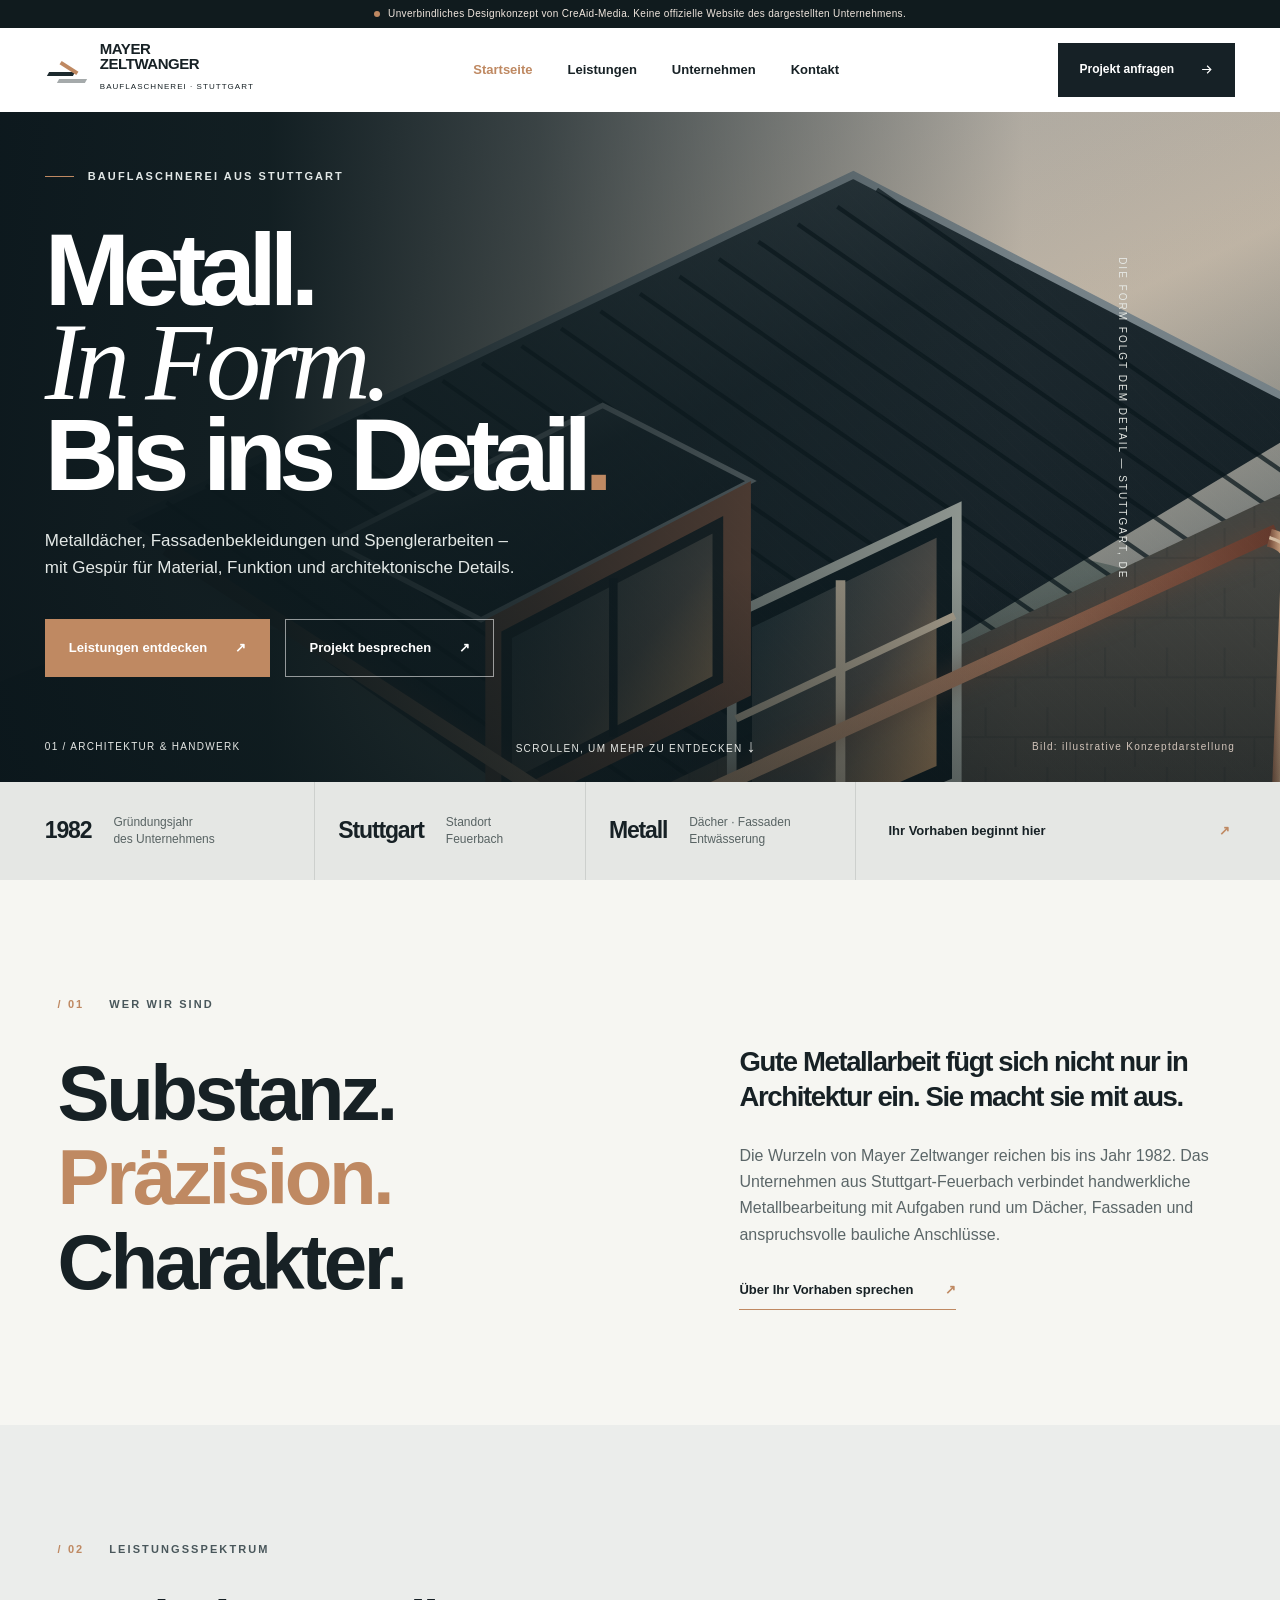
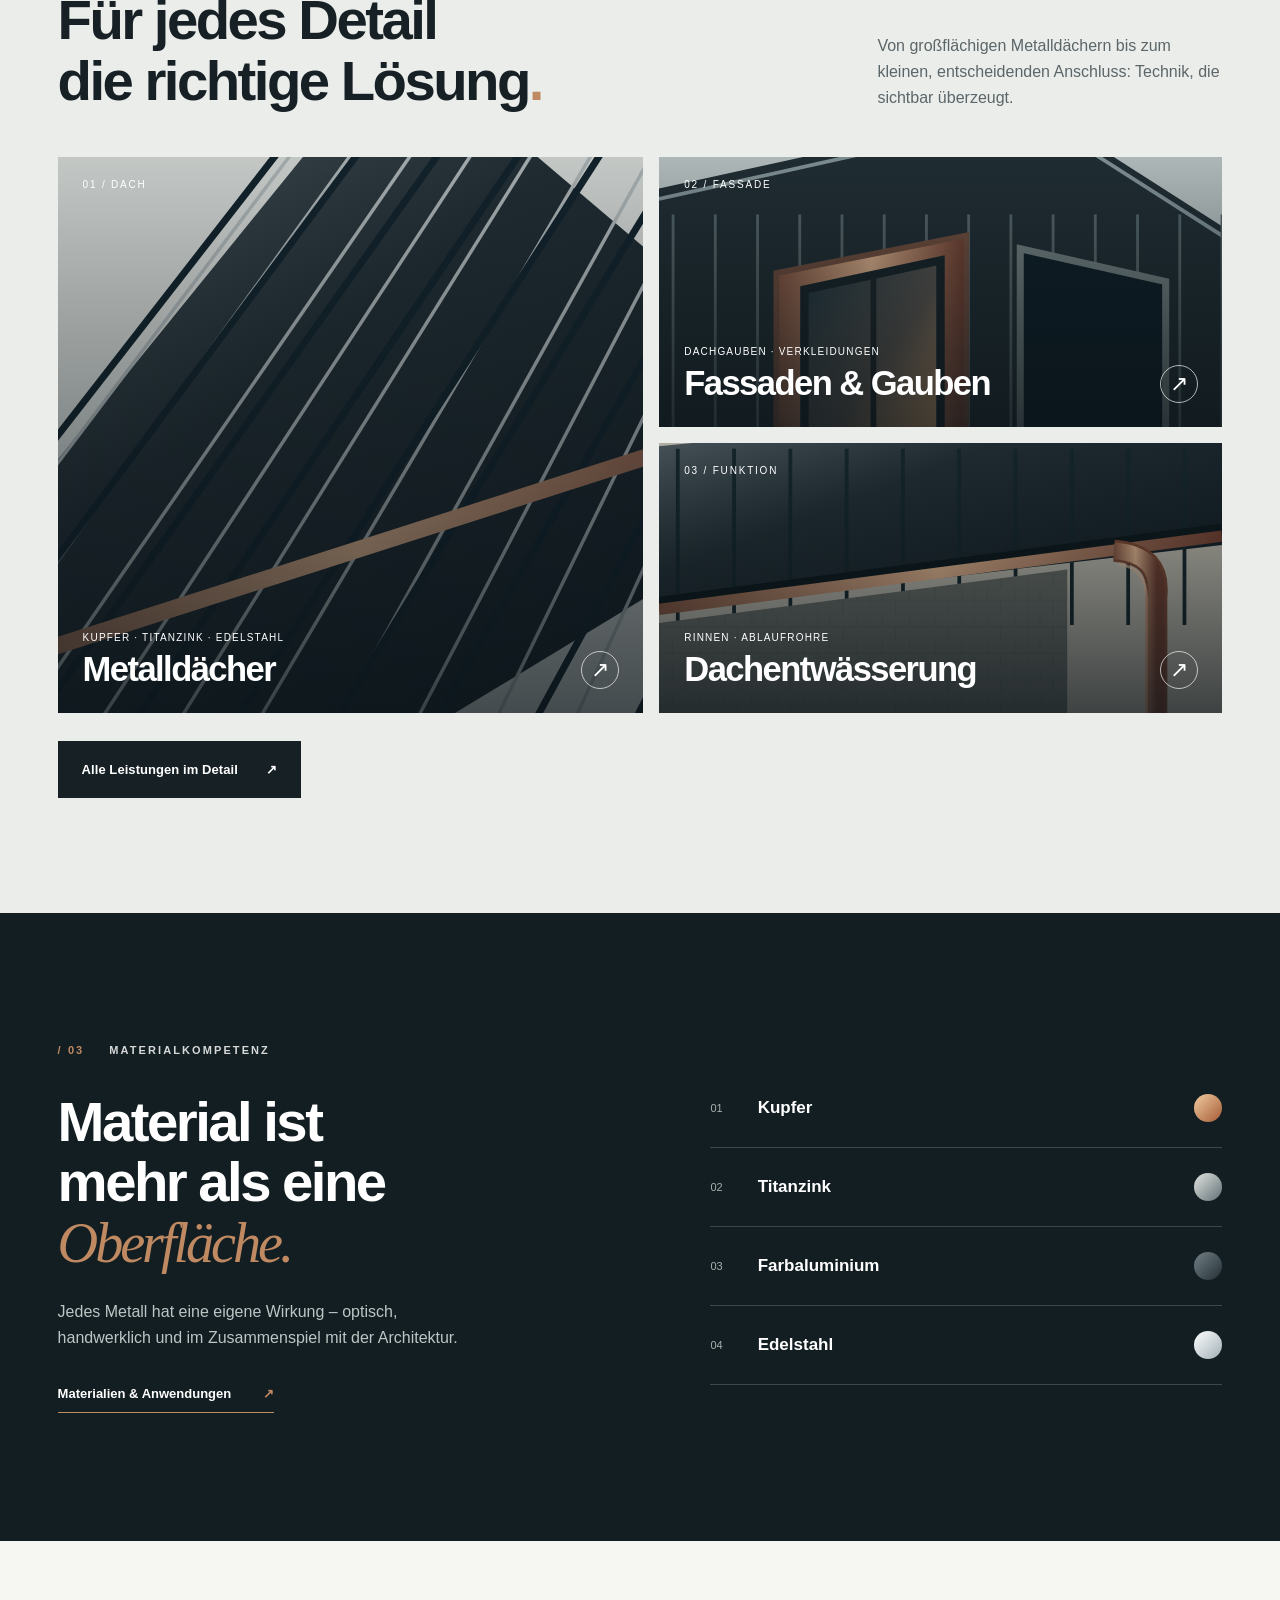
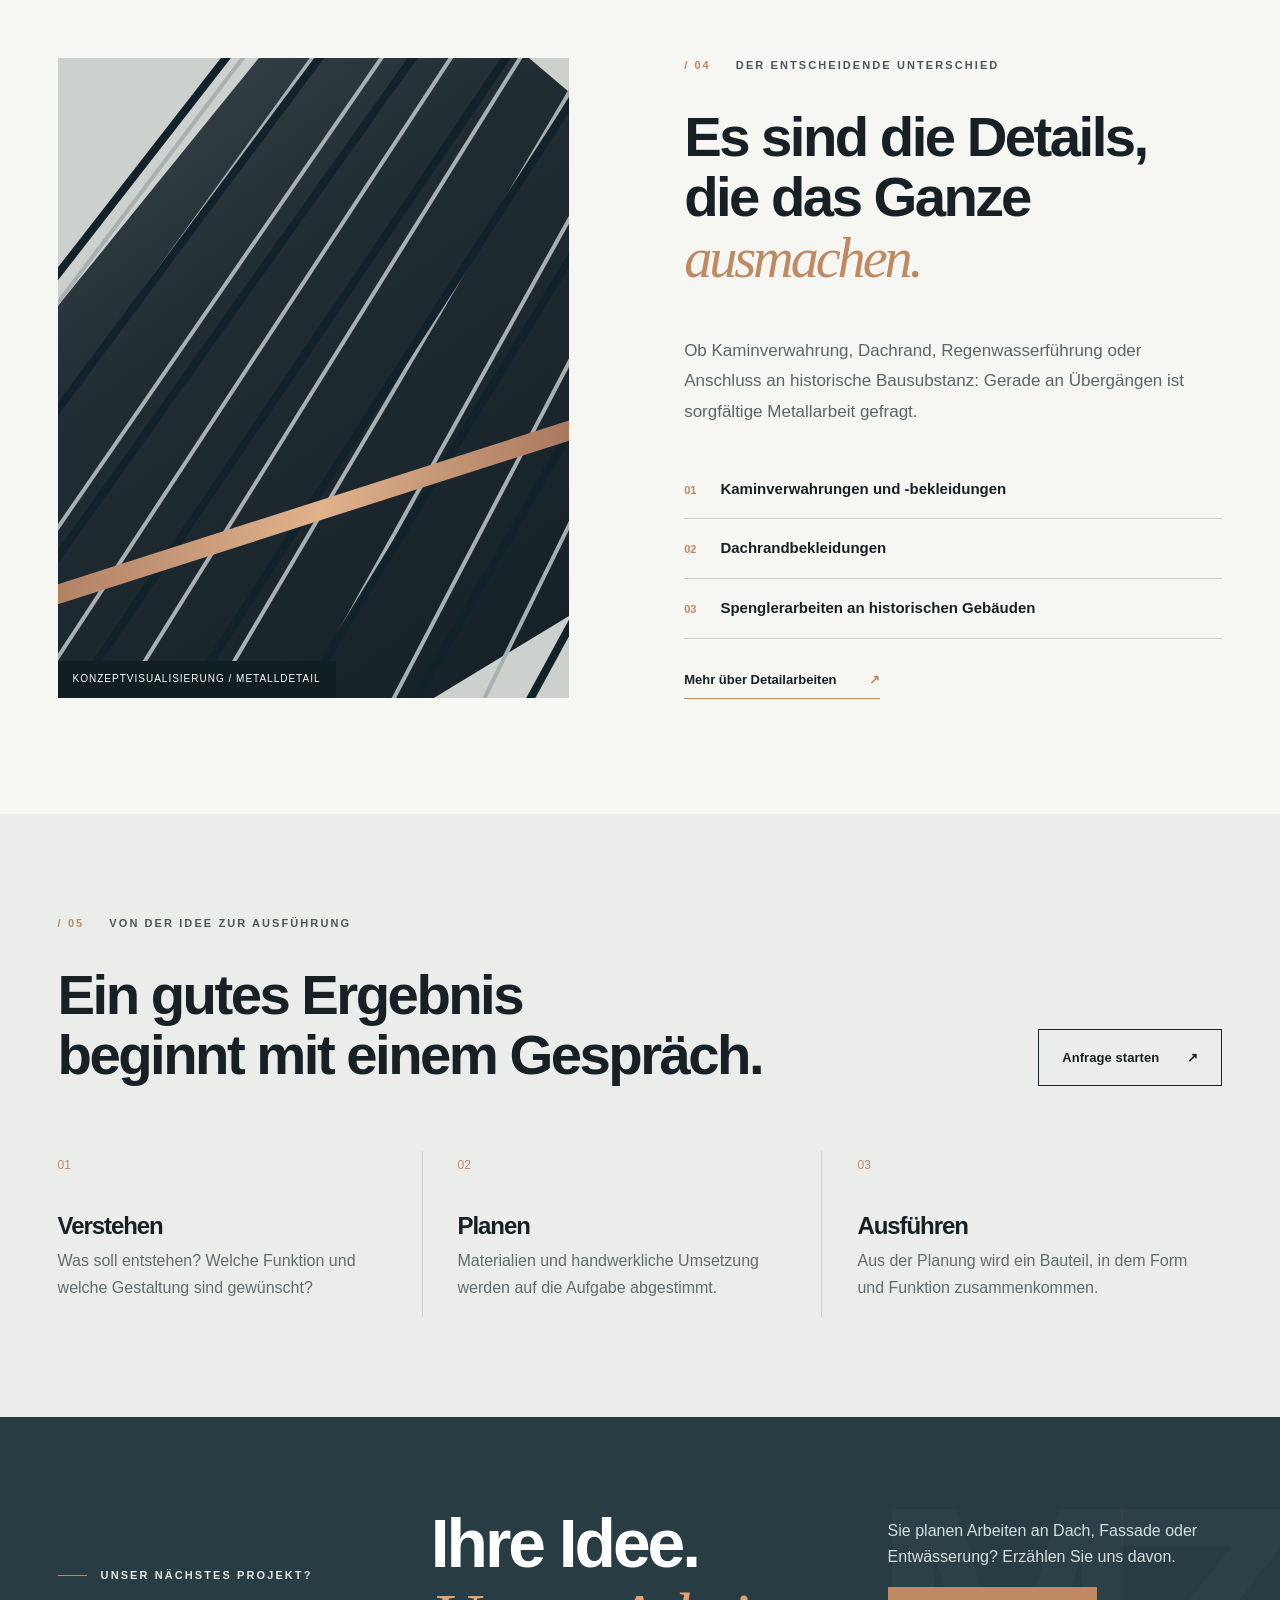
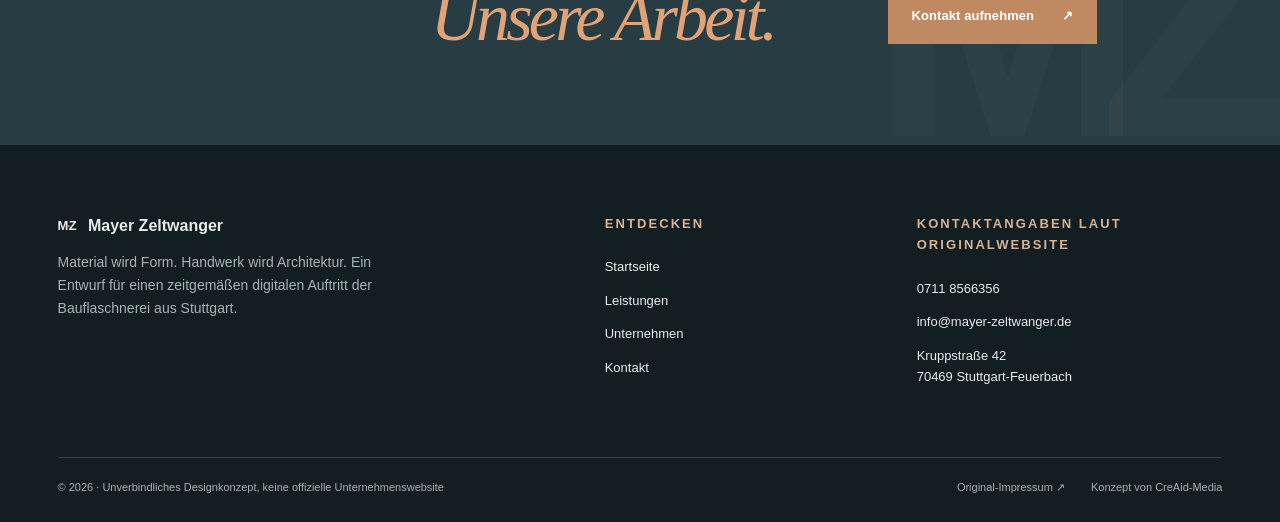
==== mayer-zeltwanger/index.html @ df9345be "Add demo: mayer-zeltwanger" ====
<!doctype html>
<html lang="de"><head><meta charset="utf-8"><meta name="viewport" content="width=device-width,initial-scale=1"><meta name="robots" content="noindex,nofollow,noarchive"><meta name="theme-color" content="#151e22"><title>Mayer Zeltwanger | Bauflaschnerei – Designkonzept</title><meta name="description" content="Unverbindliches Designkonzept für Mayer Zeltwanger: Metalldächer, Fassaden und Flaschnerarbeiten in Stuttgart."><link rel="stylesheet" href="assets/styles.css"><link rel="icon" type="image/svg+xml" href="assets/favicon.svg"></head><body class="page-home"><a class="skip-link" href="#main">Zum Inhalt springen</a><div class="demo-ribbon" role="note"><span class="demo-pulse" aria-hidden="true"></span> Unverbindliches Designkonzept von CreAid-Media. Keine offizielle Website des dargestellten Unternehmens.</div>
<header class="site-header" id="site-header">
  <div class="header-inner container-wide">
    <a href="./" class="brand" aria-label="Mayer Zeltwanger – zur Startseite"><span class="brand-symbol" aria-hidden="true"><span></span><span></span><span></span></span><span class="brand-type"><b>MAYER<br>ZELTWANGER</b><small>BAUFLASCHNEREI · STUTTGART</small></span></a>
    <button class="menu-toggle" type="button" aria-expanded="false" aria-controls="main-nav" aria-label="Menü öffnen"><span></span><span></span></button>
    <nav class="main-nav" id="main-nav" aria-label="Hauptnavigation"><a href="./" class="nav-home">Startseite</a><a href="leistungen.html" class="nav-services">Leistungen</a><a href="./#unternehmen" class="nav-about">Unternehmen</a><a href="kontakt.html" class="nav-contact">Kontakt</a></nav>
    <a class="header-action" href="kontakt.html"><span>Projekt anfragen</span><svg viewBox="0 0 24 24" aria-hidden="true"><path d="M5 12h14m-6-6 6 6-6 6"/></svg></a>
  </div>
</header><main id="main">
<section class="hero-home" aria-labelledby="headline">
  <div class="hero-bg" role="img" aria-label="Konzeptvisualisierung eines modernen Gebäudes mit Falzmetalldach und Kupferdachrinne"></div>
  <div class="hero-grain" aria-hidden="true"></div>
  <div class="hero-inner container-wide"><div class="hero-copy"><p class="eyebrow light"><span class="eyebrow-line"></span>BAUFLASCHNEREI AUS STUTTGART</p><h1 id="headline">Metall.<br><em>In Form.</em><br>Bis ins Detail<span class="headline-dot">.</span></h1><p class="hero-description">Metalldächer, Fassadenbekleidungen und Spenglerarbeiten – mit Gespür für Material, Funktion und architektonische Details.</p><div class="hero-actions"><a href="leistungen.html" class="btn btn-copper">Leistungen entdecken <span aria-hidden="true">↗</span></a><a href="kontakt.html" class="btn btn-outline-light">Projekt besprechen <span aria-hidden="true">↗</span></a></div></div>
  <div class="hero-vertical">DIE FORM FOLGT DEM DETAIL <span>—</span> STUTTGART, DE</div></div>
  <div class="hero-bottom container-wide"><span>01 / ARCHITEKTUR &amp; HANDWERK</span><span>SCROLLEN, UM MEHR ZU ENTDECKEN <span class="down-arrow" aria-hidden="true">↓</span></span><span class="concept-tag">Bild: illustrative Konzeptdarstellung</span></div>
</section>
<div class="info-strip"><div class="container-wide info-inner"><div class="info-item"><strong>1982</strong><span>Gründungsjahr<br>des Unternehmens</span></div><div class="info-item"><strong>Stuttgart</strong><span>Standort<br>Feuerbach</span></div><div class="info-item"><strong>Metall</strong><span>Dächer · Fassaden<br>Entwässerung</span></div><a href="kontakt.html" class="info-contact">Ihr Vorhaben beginnt hier <span aria-hidden="true">↗</span></a></div></div>
<section class="section section-intro" id="unternehmen"><div class="container"><div class="section-label"><span class="section-index">/ 01</span><span>WER WIR SIND</span></div><div class="intro-grid"><h2 class="display-heading">Substanz.<br><span class="text-copper">Präzision.</span><br>Charakter.</h2><div class="intro-text"><p class="lead">Gute Metallarbeit fügt sich nicht nur in Architektur ein. Sie macht sie mit aus.</p><p>Die Wurzeln von Mayer Zeltwanger reichen bis ins Jahr 1982. Das Unternehmen aus Stuttgart-Feuerbach verbindet handwerkliche Metallbearbeitung mit Aufgaben rund um Dächer, Fassaden und anspruchsvolle bauliche Anschlüsse.</p><a class="text-link" href="kontakt.html">Über Ihr Vorhaben sprechen <span aria-hidden="true">↗</span></a></div></div></div></section>
<section class="section section-services" id="leistungen"><div class="container"><div class="section-label"><span class="section-index">/ 02</span><span>LEISTUNGSSPEKTRUM</span></div><div class="section-heading"><h2>Für jedes Detail<br>die richtige Lösung<span class="text-copper">.</span></h2><p>Von großflächigen Metalldächern bis zum kleinen, entscheidenden Anschluss: Technik, die sichtbar überzeugt.</p></div><div class="service-grid">
 <a class="service-tile tall" href="leistungen.html#metalldaecher"><img src="assets/metalldach.svg" alt="Konzeptvisualisierung eines modernen Metalldachs mit präzisen Falzbahnen" loading="lazy" width="890" height="520"><span class="tile-shade"></span><span class="tile-top">01 / DACH</span><div class="tile-bottom"><div><span class="tile-kicker">KUPFER · TITANZINK · EDELSTAHL</span><h3>Metalldächer</h3></div><span class="tile-arrow" aria-hidden="true">↗</span></div></a>
 <a class="service-tile" href="leistungen.html#fassaden"><img src="assets/fassade.svg" alt="Architekturdetail mit Metallbekleidung an Fassade und Dachgaube – Konzeptvisualisierung" loading="lazy" width="700" height="520"><span class="tile-shade"></span><span class="tile-top">02 / FASSADE</span><div class="tile-bottom"><div><span class="tile-kicker">DACHGAUBEN · VERKLEIDUNGEN</span><h3>Fassaden &amp; Gauben</h3></div><span class="tile-arrow" aria-hidden="true">↗</span></div></a>
 <a class="service-tile" href="leistungen.html#entwaesserung"><img src="assets/dachentwaesserung.svg" alt="Kupferne Dachrinne und Ablaufrohr an moderner Dachkante – Konzeptvisualisierung" loading="lazy" width="690" height="520"><span class="tile-shade"></span><span class="tile-top">03 / FUNKTION</span><div class="tile-bottom"><div><span class="tile-kicker">RINNEN · ABLAUFROHRE</span><h3>Dachentwässerung</h3></div><span class="tile-arrow" aria-hidden="true">↗</span></div></a>
 </div><a class="btn btn-dark" href="leistungen.html">Alle Leistungen im Detail <span aria-hidden="true">↗</span></a></div></section>
<section class="materials-section"><div class="container materials-grid"><div><div class="section-label on-dark"><span class="section-index">/ 03</span><span>MATERIALKOMPETENZ</span></div><h2>Material ist<br>mehr als eine<br><em>Oberfläche.</em></h2><p>Jedes Metall hat eine eigene Wirkung – optisch, handwerklich und im Zusammenspiel mit der Architektur.</p><a href="leistungen.html" class="text-link light-link">Materialien &amp; Anwendungen <span aria-hidden="true">↗</span></a></div><div class="material-rows"><div><span class="mat-no">01</span><strong>Kupfer</strong><span class="mat-chip copper"></span></div><div><span class="mat-no">02</span><strong>Titanzink</strong><span class="mat-chip zinc"></span></div><div><span class="mat-no">03</span><strong>Farbaluminium</strong><span class="mat-chip alu"></span></div><div><span class="mat-no">04</span><strong>Edelstahl</strong><span class="mat-chip steel"></span></div></div></div></section>
<section class="section section-detail"><div class="container detail-grid"><div class="detail-image"><img src="assets/falzdetail.svg" alt="Nahansicht von Metallfalzbahnen und modernen Dachanschlüssen – Konzeptvisualisierung" loading="lazy" width="800" height="750"><div class="image-credit">KONZEPTVISUALISIERUNG / METALLDETAIL</div></div><div class="detail-copy"><div class="section-label"><span class="section-index">/ 04</span><span>DER ENTSCHEIDENDE UNTERSCHIED</span></div><h2>Es sind die Details,<br>die das Ganze<br><em>ausmachen.</em></h2><p>Ob Kaminverwahrung, Dachrand, Regenwasserführung oder Anschluss an historische Bausubstanz: Gerade an Übergängen ist sorgfältige Metallarbeit gefragt.</p><ul class="feature-list"><li><span>01</span>Kaminverwahrungen und -bekleidungen</li><li><span>02</span>Dachrandbekleidungen</li><li><span>03</span>Spenglerarbeiten an historischen Gebäuden</li></ul><a class="text-link" href="leistungen.html#details">Mehr über Detailarbeiten <span aria-hidden="true">↗</span></a></div></div></section>
<section class="work-section"><div class="container"><div class="section-label"><span class="section-index">/ 05</span><span>VON DER IDEE ZUR AUSFÜHRUNG</span></div><div class="work-head"><h2>Ein gutes Ergebnis<br>beginnt mit einem Gespräch.</h2><a class="btn btn-outline-dark" href="kontakt.html">Anfrage starten <span aria-hidden="true">↗</span></a></div><div class="process-grid"><div><span>01</span><h3>Verstehen</h3><p>Was soll entstehen? Welche Funktion und welche Gestaltung sind gewünscht?</p></div><div><span>02</span><h3>Planen</h3><p>Materialien und handwerkliche Umsetzung werden auf die Aufgabe abgestimmt.</p></div><div><span>03</span><h3>Ausführen</h3><p>Aus der Planung wird ein Bauteil, in dem Form und Funktion zusammenkommen.</p></div></div></div></section>
<section class="end-cta"><div class="container end-cta-inner"><p class="eyebrow light"><span class="eyebrow-line"></span>UNSER NÄCHSTES PROJEKT?</p><h2>Ihre Idee.<br><em>Unsere Arbeit.</em></h2><div><p>Sie planen Arbeiten an Dach, Fassade oder Entwässerung? Erzählen Sie uns davon.</p><a class="btn btn-copper" href="kontakt.html">Kontakt aufnehmen <span aria-hidden="true">↗</span></a></div></div><div class="cta-outline" aria-hidden="true">MZ</div></section></main><footer class="site-footer">
<div class="container"><div class="footer-top"><div><div class="footer-brand"><span class="footer-signet">M<span>·</span>Z</span><strong>Mayer Zeltwanger</strong></div><p>Material wird Form. Handwerk wird Architektur. Ein Entwurf für einen zeitgemäßen digitalen Auftritt der Bauflaschnerei aus Stuttgart.</p></div><div><span class="footer-title">Entdecken</span><a href="./">Startseite</a><a href="leistungen.html">Leistungen</a><a href="./#unternehmen">Unternehmen</a><a href="kontakt.html">Kontakt</a></div><div><span class="footer-title">Kontaktangaben laut Originalwebsite</span><a href="tel:+497118566356">0711 8566356</a><a href="mailto:info@mayer-zeltwanger.de">info@mayer-zeltwanger.de</a><span>Kruppstraße 42<br>70469 Stuttgart-Feuerbach</span></div></div>
<div class="footer-bottom"><span>© 2026 · Unverbindliches Designkonzept, keine offizielle Unternehmenswebsite</span><div><a href="https://www.mayer-zeltwanger.de/page/impressum/index.html" target="_blank" rel="noopener noreferrer">Original-Impressum <span aria-hidden="true">↗</span></a><span>Konzept von <a href="https://creaid-media.de/" target="_blank" rel="noopener noreferrer">CreAid-Media</a></span></div></div></div></footer><script src="assets/script.js" defer></script></body></html>
---- mayer-zeltwanger/assets/styles.css ----
:root{--ink:#172125;--deep:#111b1f;--steel:#26363b;--paper:#f6f6f2;--mist:#e9ebe8;--copper:#bf8962;--muted:#627078;--line:#d4d8d4}
*{box-sizing:border-box}html{scroll-behavior:smooth}body{margin:0;background:var(--paper);color:var(--ink);font:400 16px/1.65 Arial,Helvetica,sans-serif}img{max-width:100%;display:block}a{text-decoration:none;color:inherit}button,input,textarea,select{font:inherit}button,a{ -webkit-tap-highlight-color:transparent}a:focus-visible,button:focus-visible,input:focus-visible,select:focus-visible,textarea:focus-visible{outline:3px solid #b77d55;outline-offset:4px}h1,h2,h3,p{margin-top:0}h1,h2,h3{line-height:1.08;letter-spacing:-.045em}h1,h2{font-weight:750}h2{font-size:clamp(2.25rem,4.4vw,4.9rem)}h3{font-size:1.5rem}em{font-family:Georgia,'Times New Roman',serif;font-weight:400;letter-spacing:-.055em}svg{display:block}.container{width:min(1240px,calc(100% - 9vw));margin-inline:auto}.container-wide{width:min(1450px,calc(100% - 7vw));margin-inline:auto}.section{padding:clamp(78px,9vw,150px) 0}.skip-link{position:absolute;top:-100px;left:12px;z-index:50;background:white;padding:12px}.skip-link:focus{top:12px}
.demo-ribbon{background:#101b1e;color:#f1e7df;text-align:center;padding:7px 16px;font-size:10px;line-height:1.4;letter-spacing:.035em}.demo-pulse{display:inline-block;width:6px;height:6px;background:var(--copper);border-radius:50%;margin-right:5px}
.site-header{position:relative;background:#fff;z-index:15}.header-inner{height:84px;display:flex;align-items:center;justify-content:space-between;gap:24px}.brand{display:flex;align-items:center;gap:15px;flex-shrink:0}.brand-symbol{width:40px;height:36px;position:relative;display:block}.brand-symbol span{position:absolute;display:block;background:#1d2a2e;transform:skew(-29deg);height:4px;width:26px;left:3px;top:20px}.brand-symbol span:nth-child(2){transform:rotate(33deg);top:14px;left:14px;width:20px;background:var(--copper)}.brand-symbol span:nth-child(3){top:27px;left:13px;width:28px;opacity:.4}.brand-type b{display:block;font-size:15px;letter-spacing:-.03em;line-height:.96}.brand-type small{font-size:8px;letter-spacing:.13em;white-space:nowrap}.main-nav{display:flex;align-items:center;gap:35px}.main-nav a{font-size:13px;font-weight:700;transition:color .2s}.main-nav a:hover,.page-home .nav-home,.page-services .nav-services,.page-contact .nav-contact{color:var(--copper)}.header-action{display:flex;align-items:center;gap:25px;background:#162126;color:white;padding:17px 21px;font-size:12px;font-weight:700;white-space:nowrap;transition:background .2s}.header-action:hover{background:#945c39}.header-action svg{width:15px;height:15px;stroke:currentColor;stroke-width:1.8;fill:none}.menu-toggle{display:none}
.eyebrow,.section-label{font-size:11px;letter-spacing:.19em;font-weight:700;text-transform:uppercase}.eyebrow{display:flex;align-items:center;gap:14px}.eyebrow-line{display:inline-block;width:29px;height:1px;background:var(--copper)}.eyebrow.light{color:#e1e7e6}.section-label{display:flex;gap:25px;align-items:center;margin-bottom:32px;color:#49575b}.section-index{color:var(--copper)}.section-label.on-dark{color:#d7d9d8}.text-copper,.headline-dot{color:var(--copper)}
.hero-home{min-height:670px;position:relative;overflow:hidden;background:#111c20;color:white}.hero-bg,.sub-hero-bg{position:absolute;inset:0;background-image:url('hero.svg');background-repeat:no-repeat;background-size:cover;background-position:center right}.hero-home:after,.sub-hero:after{content:"";position:absolute;inset:0;pointer-events:none;background:linear-gradient(90deg,rgba(10,22,27,.98) 0%,rgba(12,25,29,.96) 21%,rgba(12,25,29,.73) 42%,rgba(12,25,29,.12) 80%),linear-gradient(0deg,rgba(7,15,18,.4),transparent 32%)}.hero-grain{position:absolute;inset:0;opacity:.13;pointer-events:none;background-image:repeating-linear-gradient(45deg,transparent 0 8px,rgba(255,255,255,.05) 8px 9px)}.hero-inner{position:relative;z-index:2;min-height:620px;display:flex;align-items:center}.hero-copy{width:min(660px,75%);padding:50px 0}.hero-copy h1{font-size:clamp(4.8rem,8vw,9.5rem);line-height:.87;letter-spacing:-.072em;margin:40px 0 28px}.hero-copy h1 em{font-size:1.07em}.hero-description{font-size:17px;color:#e3e8e6;max-width:485px;line-height:1.6}.hero-actions{display:flex;flex-wrap:wrap;gap:15px;margin-top:38px}.btn{display:inline-flex;align-items:center;justify-content:space-between;gap:28px;border:1px solid transparent;padding:17px 23px;min-height:51px;font-size:13px;font-weight:700;letter-spacing:.005em;cursor:pointer;transition:background .2s,color .2s,transform .2s}.btn:hover{transform:translateY(-2px)}.btn-copper{background:var(--copper);color:white}.btn-copper:hover{background:#9f6a47}.btn-outline-light{border-color:rgba(255,255,255,.55);color:#fff}.btn-outline-dark{border-color:var(--ink);color:var(--ink)}.btn-dark{background:var(--ink);color:white}.btn.full{width:100%}.hero-vertical{position:absolute;right:-48px;top:48%;transform:rotate(90deg);font-size:10px;letter-spacing:.2em;color:#e4e7e3}.hero-bottom{position:relative;z-index:3;display:flex;justify-content:space-between;gap:12px;align-items:center;padding-bottom:19px;font-size:10px;letter-spacing:.13em;color:#e6e8e5}.down-arrow{font-size:18px}.concept-tag{color:#d2c4ba}
.info-strip{background:#e5e7e4}.info-inner{display:grid;grid-template-columns:repeat(3,1fr) 1.4fr}.info-item{padding:30px 22px 30px 0;display:flex;align-items:center;gap:22px;border-right:1px solid #cdd0cd}.info-item:not(:first-child){padding-left:23px}.info-item strong{font-size:23px;letter-spacing:-.05em}.info-item span{font-size:12px;line-height:1.4;color:#586363}.info-contact{padding:35px 5px 35px 32px;display:flex;justify-content:space-between;gap:10px;align-items:center;font-size:13px;font-weight:700}.info-contact span{color:var(--copper)}
.intro-grid{display:grid;grid-template-columns:1.2fr 1fr;gap:8vw;align-items:center}.intro-grid .display-heading{margin-bottom:0;font-size:clamp(3.6rem,6.1vw,7rem)}.intro-text{max-width:505px}.intro-text .lead{font-size:clamp(1.35rem,2.15vw,2.35rem);line-height:1.27;letter-spacing:-.05em;font-weight:700}.intro-text p:not(.lead){color:#5b6668}.text-link{display:inline-flex;gap:32px;align-items:center;color:var(--ink);font-size:13px;font-weight:700;padding-bottom:8px;border-bottom:1px solid var(--copper);margin-top:15px}.text-link span{color:var(--copper)}.light-link{color:white}
.section-services,.work-section{background:#ebedeb}.section-heading{display:flex;align-items:end;justify-content:space-between;gap:35px;margin-bottom:45px}.section-heading h2{max-width:780px;margin:0}.section-heading p{max-width:345px;margin:0;color:#5b6668}.service-grid{display:grid;grid-template-columns:1.04fr 1fr;grid-template-rows:270px 270px;gap:16px;margin-bottom:28px}.service-tile{display:block;position:relative;overflow:hidden;color:white;background:#25343a}.service-tile.tall{grid-row:span 2}.service-tile img{width:100%;height:100%;object-fit:cover;transition:transform .4s}.service-tile:hover img{transform:scale(1.06)}.tile-shade{position:absolute;inset:0;background:linear-gradient(180deg,rgba(10,18,23,.05),rgba(10,18,23,.7))}.tile-top{position:absolute;top:20px;left:25px;font-size:10px;letter-spacing:.18em}.tile-bottom{position:absolute;bottom:24px;left:25px;right:24px;display:flex;align-items:end;justify-content:space-between}.tile-bottom h3{font-size:clamp(1.7rem,2.7vw,2.8rem);margin:2px 0 0}.tile-kicker{font-size:10px;letter-spacing:.12em}.tile-arrow{display:grid;place-items:center;width:38px;height:38px;border:1px solid #ffffffaa;border-radius:50%;font-size:22px}
.materials-section{background:#121e22;color:white;padding:clamp(85px,10vw,160px) 0}.materials-grid{display:grid;grid-template-columns:1fr 1fr;gap:11vw;align-items:center}.materials-grid h2{margin:0 0 25px}.materials-grid h2 em{color:var(--copper)}.materials-grid p{color:#bdc6c5;max-width:420px}.material-rows>div{padding:25px 0;display:flex;align-items:center;border-bottom:1px solid #3b484b;gap:35px}.mat-no{font-size:11px;color:#a8b0ae}.material-rows strong{flex:1;font-size:17px}.mat-chip{height:28px;width:28px;border-radius:50%;background:linear-gradient(135deg,#bfc7c7,#647474)}.mat-chip.copper{background:linear-gradient(135deg,#f1cc9f,#a55b37)}.mat-chip.zinc{background:linear-gradient(135deg,#e3e5e1,#606f75)}.mat-chip.alu{background:linear-gradient(135deg,#738187,#222e34)}.mat-chip.steel{background:linear-gradient(135deg,#fff,#a0afb5)}
.detail-grid{display:grid;grid-template-columns:.95fr 1fr;gap:9vw;align-items:center}.detail-image{position:relative;overflow:hidden;background:#c5cece}.detail-image img{height:640px;width:100%;object-fit:cover}.image-credit{position:absolute;bottom:0;left:0;background:#111e22;color:white;padding:10px 15px;font-size:10px;letter-spacing:.1em}.detail-copy h2 em{color:var(--copper)}.detail-copy>p{font-size:17px;line-height:1.8;color:#5b6668}.feature-list{list-style:none;padding:15px 0;margin:0}.feature-list li{padding:17px 0;border-bottom:1px solid #cbd0ce;font-size:15px;font-weight:700}.feature-list li span{font-size:11px;color:var(--copper);margin-right:24px}
.work-section{padding:100px 0}.work-head{display:flex;align-items:end;justify-content:space-between;gap:35px;margin-bottom:65px}.work-head h2{max-width:920px;margin:0}.process-grid{display:grid;grid-template-columns:repeat(3,1fr);gap:35px}.process-grid>div{padding-right:35px;border-right:1px solid #cfd4d1}.process-grid>div:last-child{border:0}.process-grid span{font-size:12px;color:var(--copper)}.process-grid h3{margin:35px 0 10px}.process-grid p{color:#626c6d;max-width:330px}
.end-cta{background:#273c43;color:#fff;position:relative;overflow:hidden;padding:90px 0}.end-cta-inner{position:relative;z-index:1;display:grid;grid-template-columns:1fr 1.25fr 1fr;gap:3vw;align-items:center}.end-cta h2{margin:0;font-size:clamp(3rem,5.3vw,6rem)}.end-cta h2 em{color:#e0a378}.end-cta-inner>div>p{max-width:310px;color:#d7dfdd}.cta-outline{position:absolute;font-weight:900;font-size:330px;color:#ffffff06;right:2%;bottom:-150px;letter-spacing:-.14em}
.site-footer{padding:68px 0 25px;background:#131e22;color:#e8ebea}.footer-top{display:grid;grid-template-columns:2fr 1fr 1.3fr;gap:6vw;padding-bottom:70px}.footer-top>div{display:flex;flex-direction:column;gap:12px}.footer-top>div:first-child p{max-width:350px;color:#a6b4b4;font-size:14px}.footer-brand{display:flex;gap:13px;align-items:center}.footer-brand strong{font-size:16px}.footer-signet{font-size:31px;font-weight:900;letter-spacing:-.13em}.footer-signet span{color:var(--copper)}.footer-title{font-size:11px;letter-spacing:.16em;text-transform:uppercase;color:#d7b394;font-weight:700;margin-bottom:10px}.footer-top a,.footer-top span{font-size:13px}.footer-top a:hover,.footer-bottom a:hover{color:#c69a78}.footer-bottom{border-top:1px solid #354348;padding-top:20px;display:flex;justify-content:space-between;flex-wrap:wrap;gap:15px;color:#a5b2b2;font-size:11px}.footer-bottom>div{display:flex;gap:26px;flex-wrap:wrap}
.sub-hero{background:#1c3036;min-height:450px;position:relative;color:white;overflow:hidden}.sub-hero-inner{min-height:420px;position:relative;z-index:2;display:flex;flex-direction:column;justify-content:center;align-items:start;padding:65px 0 30px}.sub-hero h1{font-size:clamp(3.5rem,6vw,7rem);margin:18px 0 16px}.sub-hero h1 em{color:#daa27c}.sub-hero-inner>p:last-child{max-width:510px;color:#d7e0de}.sub-hero-foot{position:relative;z-index:2;display:flex;justify-content:space-between;gap:15px;font-size:11px;letter-spacing:.13em;padding-bottom:20px}.sub-lead{padding:75px 0}.sub-lead-grid{display:grid;grid-template-columns:1fr 2fr;gap:55px;align-items:center}.sub-lead-grid .section-label{margin:0}.sub-lead-grid>p{font-size:clamp(1.3rem,2.4vw,2.5rem);font-weight:700;letter-spacing:-.04em;line-height:1.3;margin:0}
.service-details{background:#ebece9;padding:10px 0 80px}.detail-row{display:grid;grid-template-columns:.5fr 1fr 1fr;gap:45px;align-items:center;padding:80px 0;border-top:1px solid #c7cdca;scroll-margin-top:50px}.detail-num{font-size:11px;letter-spacing:.16em;color:var(--copper);align-self:start}.detail-content h2{font-size:clamp(2.6rem,3.5vw,4.3rem);margin-bottom:24px}.detail-content p{color:#5c686a}.detail-art img{width:100%;height:320px;object-fit:cover}.detail-art{background:#d5dcda}.material-pills{display:flex;flex-wrap:wrap;gap:8px;margin-bottom:18px}.material-pills span{border:1px solid #c2c9c6;padding:7px 10px;font-size:11px}.detail-diagram{padding:12px;background:#e9ece9}.compact-cta{padding:65px 0}
.contact-hero{padding:110px 0;background:#e9ece8}.contact-hero h1{font-size:clamp(3.3rem,6.5vw,7rem);margin:26px 0}.contact-hero h1 em{color:var(--copper)}.contact-hero p:last-child{max-width:635px;color:#5a686a;font-size:17px}.contact-section{padding:100px 0}.contact-grid{display:grid;grid-template-columns:.9fr 1.1fr;gap:9vw}.contact-details h2{font-size:3.1rem;margin-bottom:45px}.contact-block{padding:25px 0;border-top:1px solid #cfd5d2}.contact-block small{display:block;color:var(--copper);font-size:11px;letter-spacing:.16em;font-weight:700;margin-bottom:12px}.contact-block a{font-size:clamp(1.25rem,2vw,2rem);font-weight:700;word-break:break-word}.contact-block a span{font-size:20px;color:var(--copper)}.contact-block p{font-size:19px}.source-note{font-size:12px;color:#687374;max-width:460px}.contact-form-wrap{padding:clamp(26px,5vw,65px);background:#e9edeb}.form-head h2{font-size:clamp(2.3rem,4vw,4rem);margin:14px 0}.form-head p{font-size:14px;color:#5c6766}.form-kicker{font-size:11px;letter-spacing:.16em;color:#b17f5d;font-weight:700}.contact-form-wrap form{display:grid;gap:22px;margin-top:30px}.contact-form-wrap label{display:grid;gap:8px;font-weight:700;font-size:12px}.field-row{display:grid;grid-template-columns:1fr 1fr;gap:16px}input,select,textarea{display:block;width:100%;padding:14px 16px;border:1px solid #ccd2cf;background:#fff;color:#182429;border-radius:0;min-width:0}textarea{resize:vertical}.demo-form-note{font-size:12px;color:#5c6b6a}.form-feedback{padding:16px;background:#d4e3df;color:#1b413b}.location-section{background:#dfe6e3;padding:70px 0}.location-inner{display:grid;grid-template-columns:1fr 1fr;gap:6vw;align-items:center}.location-inner h2{margin:22px 0}.location-graphic{height:320px;position:relative;overflow:hidden;background:repeating-linear-gradient(40deg,transparent 0 80px,#c4d0cd 80px 82px),repeating-linear-gradient(-35deg,transparent 0 105px,#c4d0cd 105px 107px),#d0d9d5}.route{position:absolute;background:#aab9b3;height:8px;width:130%;transform:rotate(-18deg);top:60%}.route-two{top:35%;transform:rotate(32deg)}.location-pin{position:absolute;width:38px;height:38px;background:var(--copper);border:8px solid #fff;border-radius:50%;left:52%;top:40%;box-shadow:0 0 0 10px #b98a6850}.location-label{position:absolute;left:56%;top:58%;font-size:12px;font-weight:900;letter-spacing:.08em}
@media(max-width:1000px){.main-nav{gap:18px}.header-action{padding:14px}.detail-row{grid-template-columns:.35fr 1fr 1fr;gap:25px}.materials-grid{gap:5vw}.hero-copy h1{font-size:clamp(4rem,8vw,6.2rem)}}@media(max-width:800px){.container{width:min(100% - 40px,700px)}.container-wide{width:calc(100% - 40px)}.header-inner{height:76px}.menu-toggle{display:flex;flex-direction:column;gap:6px;background:transparent;border:0;padding:10px;margin-left:auto}.menu-toggle span{display:block;width:24px;height:2px;background:var(--ink)}.main-nav{display:none;position:absolute;left:0;top:100%;width:100%;background:white;box-shadow:0 20px 20px #0002;padding:20px;flex-direction:column;align-items:stretch;gap:0}.main-nav.open{display:flex}.main-nav a{padding:12px 2px;border-bottom:1px solid #e8e9e6}.header-action{display:none}.hero-home{min-height:690px}.hero-inner{min-height:625px}.hero-copy{width:90%}.hero-copy h1{font-size:clamp(3.8rem,10vw,7rem)}.hero-bottom{font-size:9px}.hero-vertical{display:none}.info-inner{grid-template-columns:1fr 1fr}.info-item{padding:20px 10px!important;border-bottom:1px solid #cdd0cd}.info-contact{padding:20px 10px}.intro-grid,.materials-grid,.detail-grid,.contact-grid,.location-inner{grid-template-columns:1fr;gap:55px}.section-heading,.work-head{align-items:start;flex-direction:column}.service-grid{grid-template-rows:240px 240px}.detail-image img{height:460px}.end-cta-inner{grid-template-columns:1fr 1.2fr;gap:30px}.end-cta-inner>.eyebrow{grid-column:span 2}.footer-top{grid-template-columns:1.2fr 1fr;gap:40px}.footer-top>div:first-child{grid-column:span 2}.detail-row{grid-template-columns:1fr 1fr}.detail-num{grid-column:span 2}.contact-grid{gap:70px}.sub-lead-grid{grid-template-columns:1fr}.contact-hero{padding:75px 0}.form-head h2{font-size:3rem}}@media(max-width:540px){body{font-size:14px}.container,.container-wide{width:calc(100% - 34px)}.demo-ribbon{font-size:9px}.brand-symbol{width:32px}.brand-type b{font-size:13px}.brand-type small{font-size:7px}.hero-home{min-height:640px}.hero-bg{background-position:62% center}.hero-home:after{background:linear-gradient(90deg,#0c181fe8,#102329b0 75%,#10232991)}.hero-inner{min-height:583px;align-items:center}.hero-copy{width:100%}.hero-copy h1{font-size:clamp(3.55rem,13.5vw,5.5rem);margin:30px 0 25px}.hero-description{font-size:15px}.hero-actions{gap:10px}.hero-actions .btn{padding:13px 15px;font-size:11px;min-height:48px}.hero-bottom{justify-content:space-between}.hero-bottom>span:nth-child(2){display:none}.info-inner{grid-template-columns:1fr 1fr}.info-item{gap:8px;flex-direction:column;align-items:start}.info-item strong{font-size:20px}.info-item span{font-size:11px}.info-contact{grid-column:span 2;border-top:1px solid #cbd0ca}.section{padding:70px 0}.section-label{margin-bottom:25px}.intro-grid{gap:35px}.intro-grid .display-heading{font-size:clamp(3.3rem,12.5vw,5.8rem)}.intro-text .lead{font-size:1.5rem}.section-heading{gap:15px}.section-heading h2,.materials-grid h2,.detail-copy h2,.work-head h2{font-size:clamp(2.2rem,9vw,3.9rem)}.service-grid{display:flex;flex-direction:column;gap:12px}.service-tile,.service-tile.tall{height:300px}.service-tile.tall{height:390px}.service-tile .tile-bottom h3{font-size:1.9rem}.materials-section{padding:75px 0}.material-rows>div{padding:20px 0}.detail-image img{height:350px}.work-section{padding:75px 0}.process-grid{grid-template-columns:1fr;gap:18px}.process-grid>div{padding:0 0 15px;border-right:0;border-bottom:1px solid #cdd1ce}.process-grid h3{margin:10px 0}.end-cta-inner{display:flex;flex-direction:column;align-items:start;gap:15px}.end-cta-inner .eyebrow{margin-bottom:0}.end-cta h2{font-size:3.8rem}.footer-top{display:flex;flex-direction:column;gap:35px;padding-bottom:45px}.footer-bottom>div{gap:12px}.sub-hero{min-height:420px}.sub-hero-inner{min-height:380px}.sub-hero h1,.contact-hero h1{font-size:clamp(3rem,11vw,5rem)}.sub-hero-foot{font-size:9px}.sub-lead-grid>p{font-size:1.5rem}.detail-row{display:block;padding:55px 0}.detail-num{margin-bottom:22px}.detail-content h2{font-size:3rem}.detail-art{margin-top:30px}.detail-art img{height:260px}.contact-section{padding:60px 0}.contact-grid{gap:50px}.contact-form-wrap{padding:22px}.field-row{grid-template-columns:1fr}.contact-block a{font-size:1.4rem}.location-graphic{height:240px}}
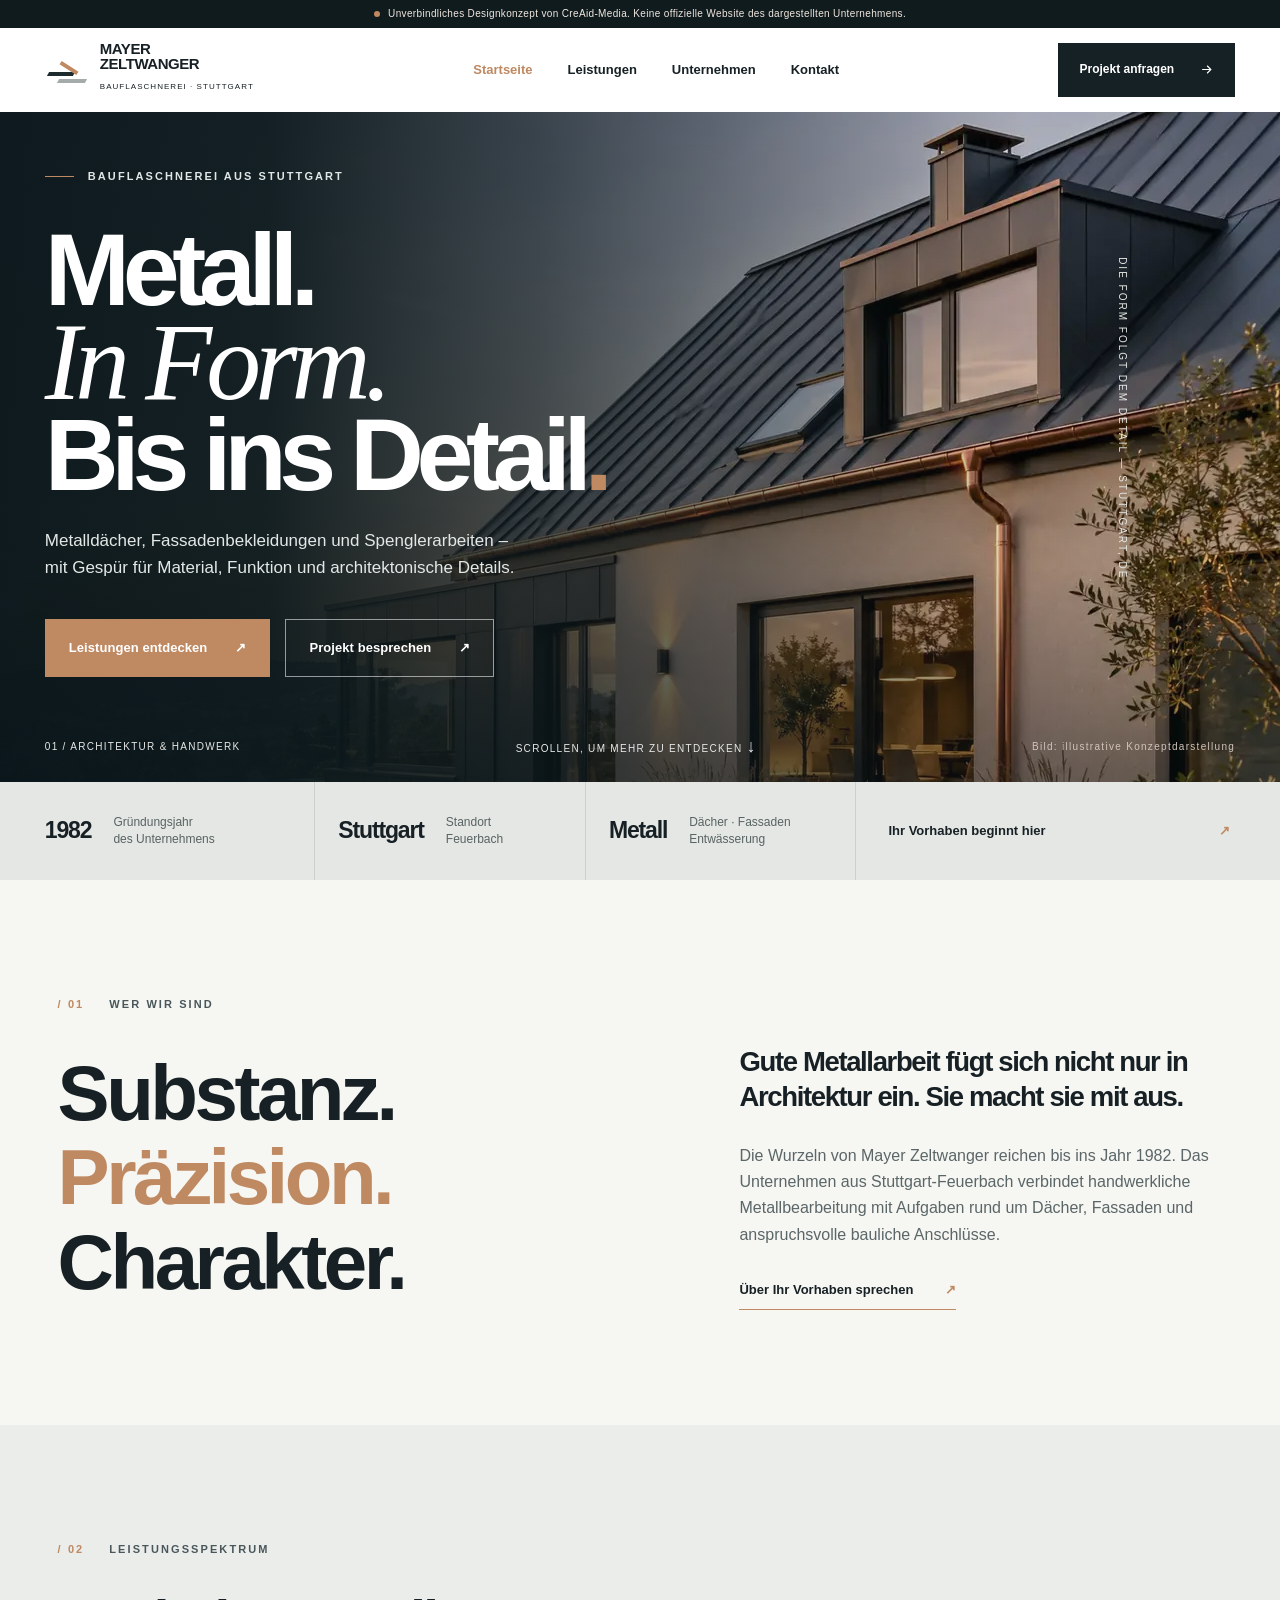
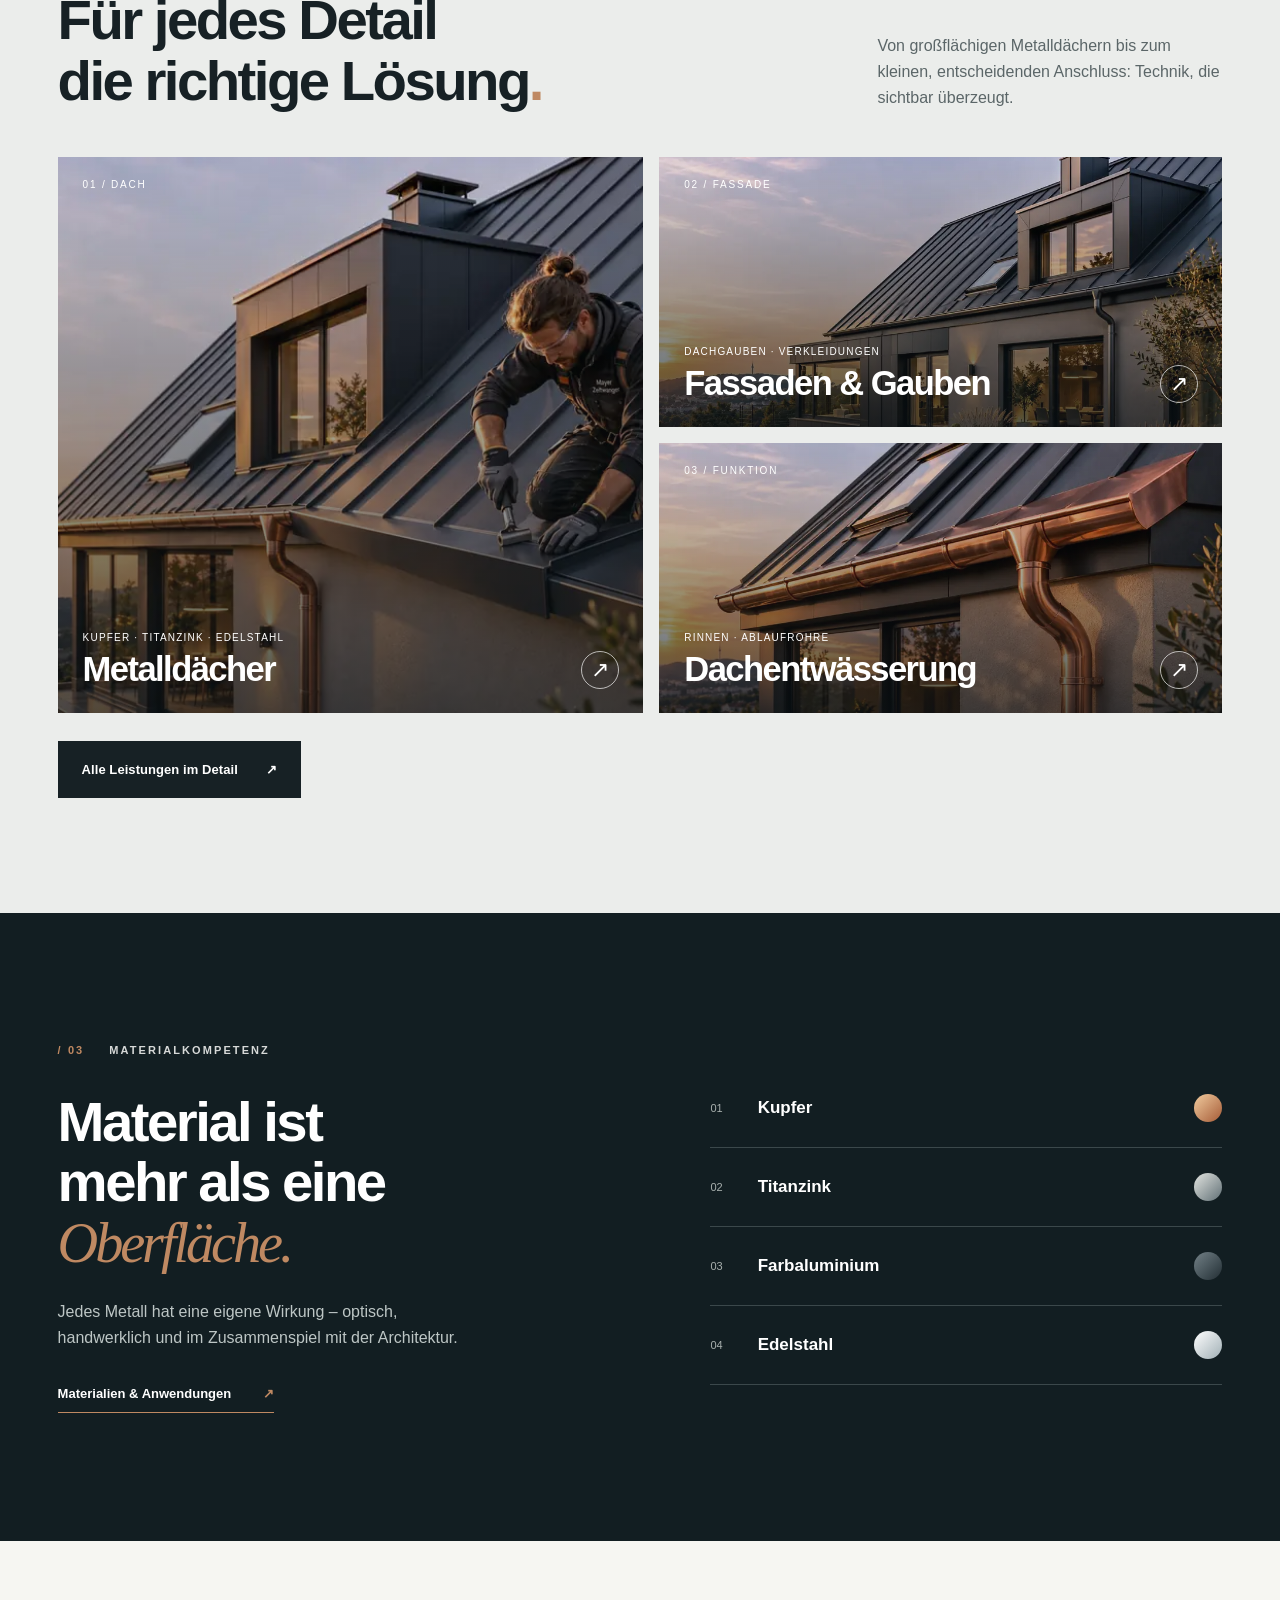
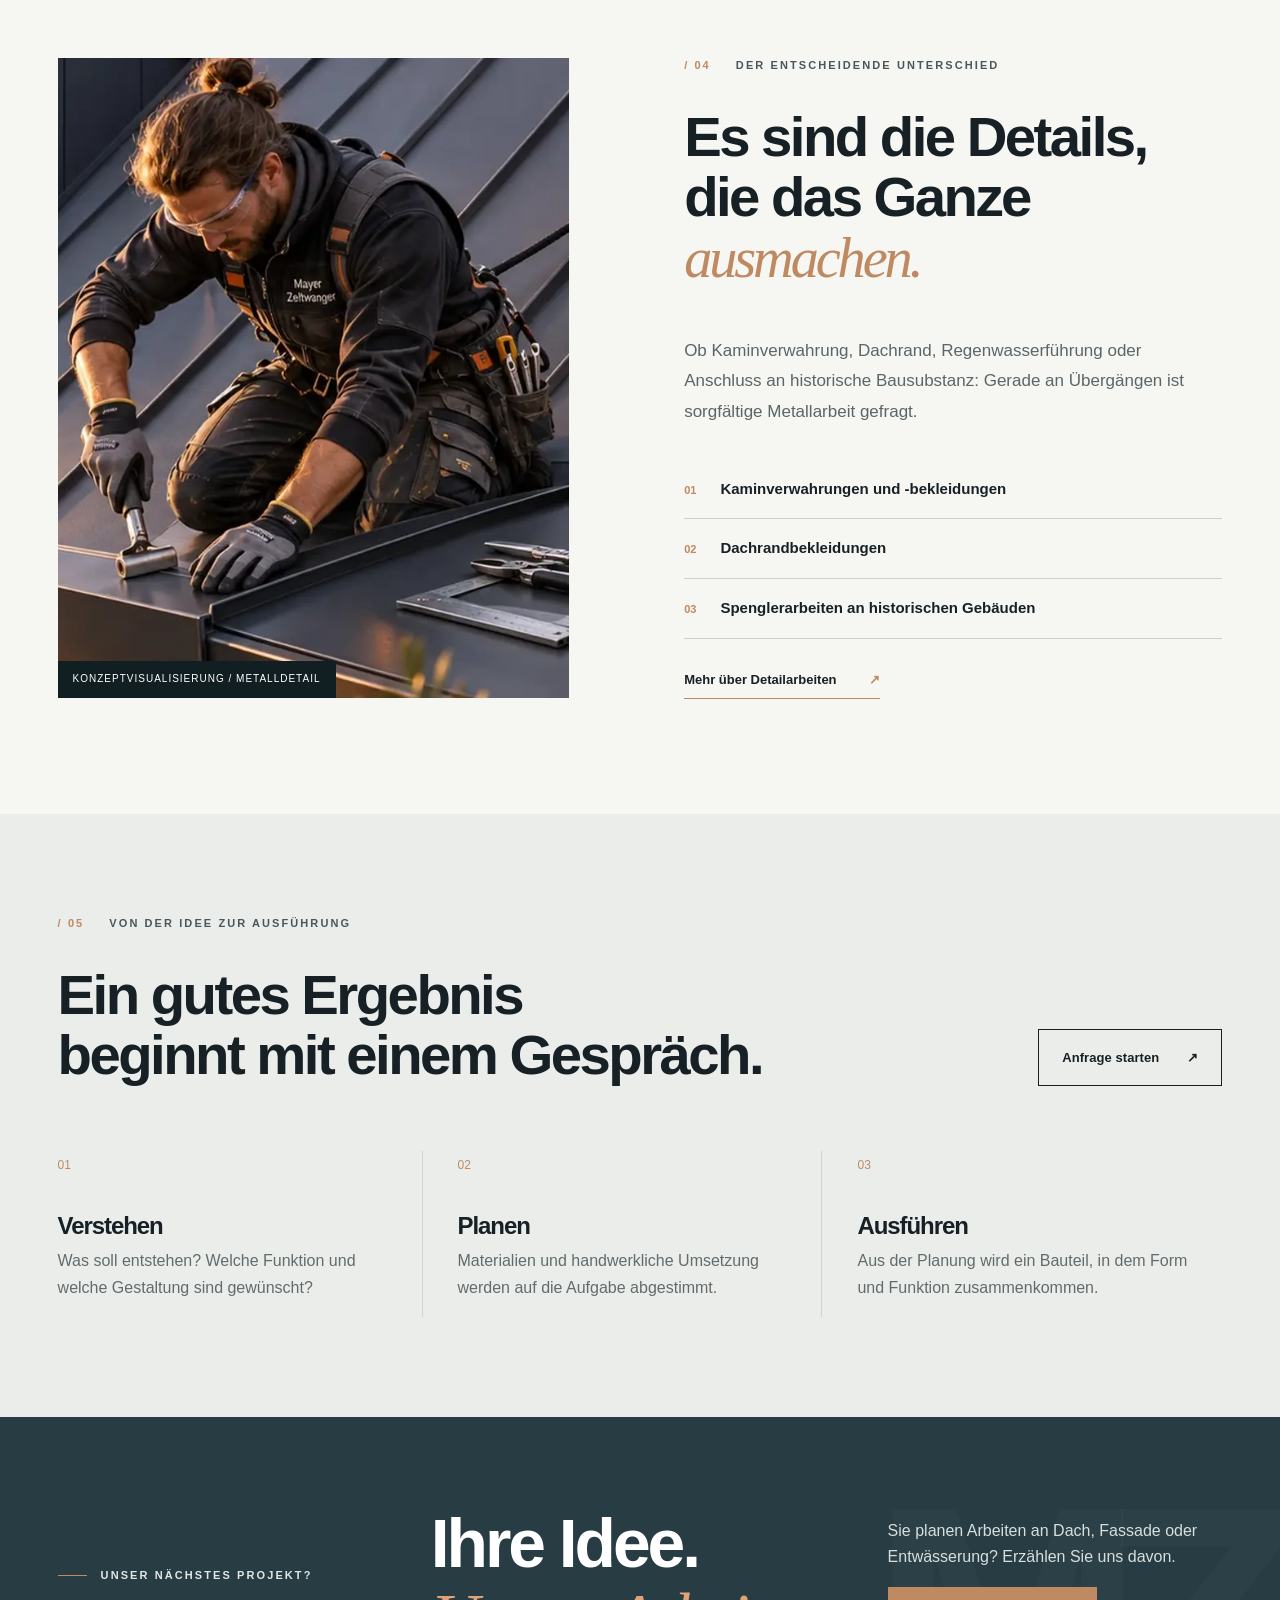
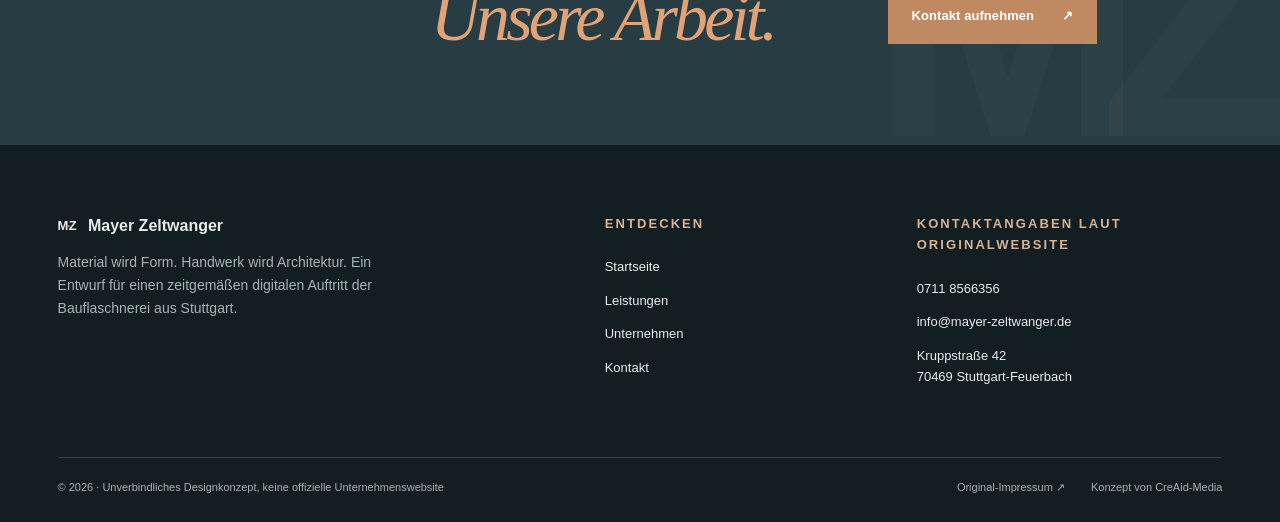
==== commit a937c03d: "Fix Mayer Zeltwanger photo references and verify published WebP images" ====
--- a/mayer-zeltwanger/index.html
+++ b/mayer-zeltwanger/index.html
@@ -1,5 +1,5 @@
 <!doctype html>
-<html lang="de"><head><meta charset="utf-8"><meta name="viewport" content="width=device-width,initial-scale=1"><meta name="robots" content="noindex,nofollow,noarchive"><meta name="theme-color" content="#151e22"><title>Mayer Zeltwanger | Bauflaschnerei – Designkonzept</title><meta name="description" content="Unverbindliches Designkonzept für Mayer Zeltwanger: Metalldächer, Fassaden und Flaschnerarbeiten in Stuttgart."><link rel="stylesheet" href="assets/styles.css"><link rel="icon" type="image/svg+xml" href="assets/favicon.svg"></head><body class="page-home"><a class="skip-link" href="#main">Zum Inhalt springen</a><div class="demo-ribbon" role="note"><span class="demo-pulse" aria-hidden="true"></span> Unverbindliches Designkonzept von CreAid-Media. Keine offizielle Website des dargestellten Unternehmens.</div>
+<html lang="de"><head><meta charset="utf-8"><meta name="viewport" content="width=device-width,initial-scale=1"><meta name="robots" content="noindex,nofollow,noarchive"><meta name="theme-color" content="#151e22"><title>Mayer Zeltwanger | Bauflaschnerei – Designkonzept</title><meta name="description" content="Unverbindliches Designkonzept für Mayer Zeltwanger: Metalldächer, Fassaden und Flaschnerarbeiten in Stuttgart."><link rel="stylesheet" href="assets/styles.css?v=photo-20261117"><link rel="icon" type="image/svg+xml" href="assets/favicon.svg"></head><body class="page-home"><a class="skip-link" href="#main">Zum Inhalt springen</a><div class="demo-ribbon" role="note"><span class="demo-pulse" aria-hidden="true"></span> Unverbindliches Designkonzept von CreAid-Media. Keine offizielle Website des dargestellten Unternehmens.</div>
 <header class="site-header" id="site-header">
   <div class="header-inner container-wide">
     <a href="./" class="brand" aria-label="Mayer Zeltwanger – zur Startseite"><span class="brand-symbol" aria-hidden="true"><span></span><span></span><span></span></span><span class="brand-type"><b>MAYER<br>ZELTWANGER</b><small>BAUFLASCHNEREI · STUTTGART</small></span></a>
@@ -18,12 +18,12 @@
 <div class="info-strip"><div class="container-wide info-inner"><div class="info-item"><strong>1982</strong><span>Gründungsjahr<br>des Unternehmens</span></div><div class="info-item"><strong>Stuttgart</strong><span>Standort<br>Feuerbach</span></div><div class="info-item"><strong>Metall</strong><span>Dächer · Fassaden<br>Entwässerung</span></div><a href="kontakt.html" class="info-contact">Ihr Vorhaben beginnt hier <span aria-hidden="true">↗</span></a></div></div>
 <section class="section section-intro" id="unternehmen"><div class="container"><div class="section-label"><span class="section-index">/ 01</span><span>WER WIR SIND</span></div><div class="intro-grid"><h2 class="display-heading">Substanz.<br><span class="text-copper">Präzision.</span><br>Charakter.</h2><div class="intro-text"><p class="lead">Gute Metallarbeit fügt sich nicht nur in Architektur ein. Sie macht sie mit aus.</p><p>Die Wurzeln von Mayer Zeltwanger reichen bis ins Jahr 1982. Das Unternehmen aus Stuttgart-Feuerbach verbindet handwerkliche Metallbearbeitung mit Aufgaben rund um Dächer, Fassaden und anspruchsvolle bauliche Anschlüsse.</p><a class="text-link" href="kontakt.html">Über Ihr Vorhaben sprechen <span aria-hidden="true">↗</span></a></div></div></div></section>
 <section class="section section-services" id="leistungen"><div class="container"><div class="section-label"><span class="section-index">/ 02</span><span>LEISTUNGSSPEKTRUM</span></div><div class="section-heading"><h2>Für jedes Detail<br>die richtige Lösung<span class="text-copper">.</span></h2><p>Von großflächigen Metalldächern bis zum kleinen, entscheidenden Anschluss: Technik, die sichtbar überzeugt.</p></div><div class="service-grid">
- <a class="service-tile tall" href="leistungen.html#metalldaecher"><img src="assets/metalldach.svg" alt="Konzeptvisualisierung eines modernen Metalldachs mit präzisen Falzbahnen" loading="lazy" width="890" height="520"><span class="tile-shade"></span><span class="tile-top">01 / DACH</span><div class="tile-bottom"><div><span class="tile-kicker">KUPFER · TITANZINK · EDELSTAHL</span><h3>Metalldächer</h3></div><span class="tile-arrow" aria-hidden="true">↗</span></div></a>
- <a class="service-tile" href="leistungen.html#fassaden"><img src="assets/fassade.svg" alt="Architekturdetail mit Metallbekleidung an Fassade und Dachgaube – Konzeptvisualisierung" loading="lazy" width="700" height="520"><span class="tile-shade"></span><span class="tile-top">02 / FASSADE</span><div class="tile-bottom"><div><span class="tile-kicker">DACHGAUBEN · VERKLEIDUNGEN</span><h3>Fassaden &amp; Gauben</h3></div><span class="tile-arrow" aria-hidden="true">↗</span></div></a>
- <a class="service-tile" href="leistungen.html#entwaesserung"><img src="assets/dachentwaesserung.svg" alt="Kupferne Dachrinne und Ablaufrohr an moderner Dachkante – Konzeptvisualisierung" loading="lazy" width="690" height="520"><span class="tile-shade"></span><span class="tile-top">03 / FUNKTION</span><div class="tile-bottom"><div><span class="tile-kicker">RINNEN · ABLAUFROHRE</span><h3>Dachentwässerung</h3></div><span class="tile-arrow" aria-hidden="true">↗</span></div></a>
+ <a class="service-tile tall" href="leistungen.html#metalldaecher"><img src="assets/metalldach.webp" alt="Konzeptvisualisierung eines modernen Metalldachs mit präzisen Falzbahnen" loading="lazy" width="890" height="520"><span class="tile-shade"></span><span class="tile-top">01 / DACH</span><div class="tile-bottom"><div><span class="tile-kicker">KUPFER · TITANZINK · EDELSTAHL</span><h3>Metalldächer</h3></div><span class="tile-arrow" aria-hidden="true">↗</span></div></a>
+ <a class="service-tile" href="leistungen.html#fassaden"><img src="assets/fassade.webp" alt="Architekturdetail mit Metallbekleidung an Fassade und Dachgaube – Konzeptvisualisierung" loading="lazy" width="700" height="520"><span class="tile-shade"></span><span class="tile-top">02 / FASSADE</span><div class="tile-bottom"><div><span class="tile-kicker">DACHGAUBEN · VERKLEIDUNGEN</span><h3>Fassaden &amp; Gauben</h3></div><span class="tile-arrow" aria-hidden="true">↗</span></div></a>
+ <a class="service-tile" href="leistungen.html#entwaesserung"><img src="assets/dachentwaesserung.webp" alt="Kupferne Dachrinne und Ablaufrohr an moderner Dachkante – Konzeptvisualisierung" loading="lazy" width="690" height="520"><span class="tile-shade"></span><span class="tile-top">03 / FUNKTION</span><div class="tile-bottom"><div><span class="tile-kicker">RINNEN · ABLAUFROHRE</span><h3>Dachentwässerung</h3></div><span class="tile-arrow" aria-hidden="true">↗</span></div></a>
  </div><a class="btn btn-dark" href="leistungen.html">Alle Leistungen im Detail <span aria-hidden="true">↗</span></a></div></section>
 <section class="materials-section"><div class="container materials-grid"><div><div class="section-label on-dark"><span class="section-index">/ 03</span><span>MATERIALKOMPETENZ</span></div><h2>Material ist<br>mehr als eine<br><em>Oberfläche.</em></h2><p>Jedes Metall hat eine eigene Wirkung – optisch, handwerklich und im Zusammenspiel mit der Architektur.</p><a href="leistungen.html" class="text-link light-link">Materialien &amp; Anwendungen <span aria-hidden="true">↗</span></a></div><div class="material-rows"><div><span class="mat-no">01</span><strong>Kupfer</strong><span class="mat-chip copper"></span></div><div><span class="mat-no">02</span><strong>Titanzink</strong><span class="mat-chip zinc"></span></div><div><span class="mat-no">03</span><strong>Farbaluminium</strong><span class="mat-chip alu"></span></div><div><span class="mat-no">04</span><strong>Edelstahl</strong><span class="mat-chip steel"></span></div></div></div></section>
-<section class="section section-detail"><div class="container detail-grid"><div class="detail-image"><img src="assets/falzdetail.svg" alt="Nahansicht von Metallfalzbahnen und modernen Dachanschlüssen – Konzeptvisualisierung" loading="lazy" width="800" height="750"><div class="image-credit">KONZEPTVISUALISIERUNG / METALLDETAIL</div></div><div class="detail-copy"><div class="section-label"><span class="section-index">/ 04</span><span>DER ENTSCHEIDENDE UNTERSCHIED</span></div><h2>Es sind die Details,<br>die das Ganze<br><em>ausmachen.</em></h2><p>Ob Kaminverwahrung, Dachrand, Regenwasserführung oder Anschluss an historische Bausubstanz: Gerade an Übergängen ist sorgfältige Metallarbeit gefragt.</p><ul class="feature-list"><li><span>01</span>Kaminverwahrungen und -bekleidungen</li><li><span>02</span>Dachrandbekleidungen</li><li><span>03</span>Spenglerarbeiten an historischen Gebäuden</li></ul><a class="text-link" href="leistungen.html#details">Mehr über Detailarbeiten <span aria-hidden="true">↗</span></a></div></div></section>
+<section class="section section-detail"><div class="container detail-grid"><div class="detail-image"><img src="assets/falzdetail.webp" alt="Nahansicht von Metallfalzbahnen und modernen Dachanschlüssen – Konzeptvisualisierung" loading="lazy" width="800" height="750"><div class="image-credit">KONZEPTVISUALISIERUNG / METALLDETAIL</div></div><div class="detail-copy"><div class="section-label"><span class="section-index">/ 04</span><span>DER ENTSCHEIDENDE UNTERSCHIED</span></div><h2>Es sind die Details,<br>die das Ganze<br><em>ausmachen.</em></h2><p>Ob Kaminverwahrung, Dachrand, Regenwasserführung oder Anschluss an historische Bausubstanz: Gerade an Übergängen ist sorgfältige Metallarbeit gefragt.</p><ul class="feature-list"><li><span>01</span>Kaminverwahrungen und -bekleidungen</li><li><span>02</span>Dachrandbekleidungen</li><li><span>03</span>Spenglerarbeiten an historischen Gebäuden</li></ul><a class="text-link" href="leistungen.html#details">Mehr über Detailarbeiten <span aria-hidden="true">↗</span></a></div></div></section>
 <section class="work-section"><div class="container"><div class="section-label"><span class="section-index">/ 05</span><span>VON DER IDEE ZUR AUSFÜHRUNG</span></div><div class="work-head"><h2>Ein gutes Ergebnis<br>beginnt mit einem Gespräch.</h2><a class="btn btn-outline-dark" href="kontakt.html">Anfrage starten <span aria-hidden="true">↗</span></a></div><div class="process-grid"><div><span>01</span><h3>Verstehen</h3><p>Was soll entstehen? Welche Funktion und welche Gestaltung sind gewünscht?</p></div><div><span>02</span><h3>Planen</h3><p>Materialien und handwerkliche Umsetzung werden auf die Aufgabe abgestimmt.</p></div><div><span>03</span><h3>Ausführen</h3><p>Aus der Planung wird ein Bauteil, in dem Form und Funktion zusammenkommen.</p></div></div></div></section>
 <section class="end-cta"><div class="container end-cta-inner"><p class="eyebrow light"><span class="eyebrow-line"></span>UNSER NÄCHSTES PROJEKT?</p><h2>Ihre Idee.<br><em>Unsere Arbeit.</em></h2><div><p>Sie planen Arbeiten an Dach, Fassade oder Entwässerung? Erzählen Sie uns davon.</p><a class="btn btn-copper" href="kontakt.html">Kontakt aufnehmen <span aria-hidden="true">↗</span></a></div></div><div class="cta-outline" aria-hidden="true">MZ</div></section></main><footer class="site-footer">
 <div class="container"><div class="footer-top"><div><div class="footer-brand"><span class="footer-signet">M<span>·</span>Z</span><strong>Mayer Zeltwanger</strong></div><p>Material wird Form. Handwerk wird Architektur. Ein Entwurf für einen zeitgemäßen digitalen Auftritt der Bauflaschnerei aus Stuttgart.</p></div><div><span class="footer-title">Entdecken</span><a href="./">Startseite</a><a href="leistungen.html">Leistungen</a><a href="./#unternehmen">Unternehmen</a><a href="kontakt.html">Kontakt</a></div><div><span class="footer-title">Kontaktangaben laut Originalwebsite</span><a href="tel:+497118566356">0711 8566356</a><a href="mailto:info@mayer-zeltwanger.de">info@mayer-zeltwanger.de</a><span>Kruppstraße 42<br>70469 Stuttgart-Feuerbach</span></div></div>
--- a/mayer-zeltwanger/assets/styles.css
+++ b/mayer-zeltwanger/assets/styles.css
@@ -4,7 +4,7 @@
 .demo-ribbon{background:#101b1e;color:#f1e7df;text-align:center;padding:7px 16px;font-size:10px;line-height:1.4;letter-spacing:.035em}.demo-pulse{display:inline-block;width:6px;height:6px;background:var(--copper);border-radius:50%;margin-right:5px}
 .site-header{position:relative;background:#fff;z-index:15}.header-inner{height:84px;display:flex;align-items:center;justify-content:space-between;gap:24px}.brand{display:flex;align-items:center;gap:15px;flex-shrink:0}.brand-symbol{width:40px;height:36px;position:relative;display:block}.brand-symbol span{position:absolute;display:block;background:#1d2a2e;transform:skew(-29deg);height:4px;width:26px;left:3px;top:20px}.brand-symbol span:nth-child(2){transform:rotate(33deg);top:14px;left:14px;width:20px;background:var(--copper)}.brand-symbol span:nth-child(3){top:27px;left:13px;width:28px;opacity:.4}.brand-type b{display:block;font-size:15px;letter-spacing:-.03em;line-height:.96}.brand-type small{font-size:8px;letter-spacing:.13em;white-space:nowrap}.main-nav{display:flex;align-items:center;gap:35px}.main-nav a{font-size:13px;font-weight:700;transition:color .2s}.main-nav a:hover,.page-home .nav-home,.page-services .nav-services,.page-contact .nav-contact{color:var(--copper)}.header-action{display:flex;align-items:center;gap:25px;background:#162126;color:white;padding:17px 21px;font-size:12px;font-weight:700;white-space:nowrap;transition:background .2s}.header-action:hover{background:#945c39}.header-action svg{width:15px;height:15px;stroke:currentColor;stroke-width:1.8;fill:none}.menu-toggle{display:none}
 .eyebrow,.section-label{font-size:11px;letter-spacing:.19em;font-weight:700;text-transform:uppercase}.eyebrow{display:flex;align-items:center;gap:14px}.eyebrow-line{display:inline-block;width:29px;height:1px;background:var(--copper)}.eyebrow.light{color:#e1e7e6}.section-label{display:flex;gap:25px;align-items:center;margin-bottom:32px;color:#49575b}.section-index{color:var(--copper)}.section-label.on-dark{color:#d7d9d8}.text-copper,.headline-dot{color:var(--copper)}
-.hero-home{min-height:670px;position:relative;overflow:hidden;background:#111c20;color:white}.hero-bg,.sub-hero-bg{position:absolute;inset:0;background-image:url('hero.svg');background-repeat:no-repeat;background-size:cover;background-position:center right}.hero-home:after,.sub-hero:after{content:"";position:absolute;inset:0;pointer-events:none;background:linear-gradient(90deg,rgba(10,22,27,.98) 0%,rgba(12,25,29,.96) 21%,rgba(12,25,29,.73) 42%,rgba(12,25,29,.12) 80%),linear-gradient(0deg,rgba(7,15,18,.4),transparent 32%)}.hero-grain{position:absolute;inset:0;opacity:.13;pointer-events:none;background-image:repeating-linear-gradient(45deg,transparent 0 8px,rgba(255,255,255,.05) 8px 9px)}.hero-inner{position:relative;z-index:2;min-height:620px;display:flex;align-items:center}.hero-copy{width:min(660px,75%);padding:50px 0}.hero-copy h1{font-size:clamp(4.8rem,8vw,9.5rem);line-height:.87;letter-spacing:-.072em;margin:40px 0 28px}.hero-copy h1 em{font-size:1.07em}.hero-description{font-size:17px;color:#e3e8e6;max-width:485px;line-height:1.6}.hero-actions{display:flex;flex-wrap:wrap;gap:15px;margin-top:38px}.btn{display:inline-flex;align-items:center;justify-content:space-between;gap:28px;border:1px solid transparent;padding:17px 23px;min-height:51px;font-size:13px;font-weight:700;letter-spacing:.005em;cursor:pointer;transition:background .2s,color .2s,transform .2s}.btn:hover{transform:translateY(-2px)}.btn-copper{background:var(--copper);color:white}.btn-copper:hover{background:#9f6a47}.btn-outline-light{border-color:rgba(255,255,255,.55);color:#fff}.btn-outline-dark{border-color:var(--ink);color:var(--ink)}.btn-dark{background:var(--ink);color:white}.btn.full{width:100%}.hero-vertical{position:absolute;right:-48px;top:48%;transform:rotate(90deg);font-size:10px;letter-spacing:.2em;color:#e4e7e3}.hero-bottom{position:relative;z-index:3;display:flex;justify-content:space-between;gap:12px;align-items:center;padding-bottom:19px;font-size:10px;letter-spacing:.13em;color:#e6e8e5}.down-arrow{font-size:18px}.concept-tag{color:#d2c4ba}
+.hero-home{min-height:670px;position:relative;overflow:hidden;background:#111c20;color:white}.hero-bg,.sub-hero-bg{position:absolute;inset:0;background-image:url('hero.webp');background-repeat:no-repeat;background-size:cover;background-position:center right}.hero-home:after,.sub-hero:after{content:"";position:absolute;inset:0;pointer-events:none;background:linear-gradient(90deg,rgba(10,22,27,.98) 0%,rgba(12,25,29,.96) 21%,rgba(12,25,29,.73) 42%,rgba(12,25,29,.12) 80%),linear-gradient(0deg,rgba(7,15,18,.4),transparent 32%)}.hero-grain{position:absolute;inset:0;opacity:.13;pointer-events:none;background-image:repeating-linear-gradient(45deg,transparent 0 8px,rgba(255,255,255,.05) 8px 9px)}.hero-inner{position:relative;z-index:2;min-height:620px;display:flex;align-items:center}.hero-copy{width:min(660px,75%);padding:50px 0}.hero-copy h1{font-size:clamp(4.8rem,8vw,9.5rem);line-height:.87;letter-spacing:-.072em;margin:40px 0 28px}.hero-copy h1 em{font-size:1.07em}.hero-description{font-size:17px;color:#e3e8e6;max-width:485px;line-height:1.6}.hero-actions{display:flex;flex-wrap:wrap;gap:15px;margin-top:38px}.btn{display:inline-flex;align-items:center;justify-content:space-between;gap:28px;border:1px solid transparent;padding:17px 23px;min-height:51px;font-size:13px;font-weight:700;letter-spacing:.005em;cursor:pointer;transition:background .2s,color .2s,transform .2s}.btn:hover{transform:translateY(-2px)}.btn-copper{background:var(--copper);color:white}.btn-copper:hover{background:#9f6a47}.btn-outline-light{border-color:rgba(255,255,255,.55);color:#fff}.btn-outline-dark{border-color:var(--ink);color:var(--ink)}.btn-dark{background:var(--ink);color:white}.btn.full{width:100%}.hero-vertical{position:absolute;right:-48px;top:48%;transform:rotate(90deg);font-size:10px;letter-spacing:.2em;color:#e4e7e3}.hero-bottom{position:relative;z-index:3;display:flex;justify-content:space-between;gap:12px;align-items:center;padding-bottom:19px;font-size:10px;letter-spacing:.13em;color:#e6e8e5}.down-arrow{font-size:18px}.concept-tag{color:#d2c4ba}
 .info-strip{background:#e5e7e4}.info-inner{display:grid;grid-template-columns:repeat(3,1fr) 1.4fr}.info-item{padding:30px 22px 30px 0;display:flex;align-items:center;gap:22px;border-right:1px solid #cdd0cd}.info-item:not(:first-child){padding-left:23px}.info-item strong{font-size:23px;letter-spacing:-.05em}.info-item span{font-size:12px;line-height:1.4;color:#586363}.info-contact{padding:35px 5px 35px 32px;display:flex;justify-content:space-between;gap:10px;align-items:center;font-size:13px;font-weight:700}.info-contact span{color:var(--copper)}
 .intro-grid{display:grid;grid-template-columns:1.2fr 1fr;gap:8vw;align-items:center}.intro-grid .display-heading{margin-bottom:0;font-size:clamp(3.6rem,6.1vw,7rem)}.intro-text{max-width:505px}.intro-text .lead{font-size:clamp(1.35rem,2.15vw,2.35rem);line-height:1.27;letter-spacing:-.05em;font-weight:700}.intro-text p:not(.lead){color:#5b6668}.text-link{display:inline-flex;gap:32px;align-items:center;color:var(--ink);font-size:13px;font-weight:700;padding-bottom:8px;border-bottom:1px solid var(--copper);margin-top:15px}.text-link span{color:var(--copper)}.light-link{color:white}
 .section-services,.work-section{background:#ebedeb}.section-heading{display:flex;align-items:end;justify-content:space-between;gap:35px;margin-bottom:45px}.section-heading h2{max-width:780px;margin:0}.section-heading p{max-width:345px;margin:0;color:#5b6668}.service-grid{display:grid;grid-template-columns:1.04fr 1fr;grid-template-rows:270px 270px;gap:16px;margin-bottom:28px}.service-tile{display:block;position:relative;overflow:hidden;color:white;background:#25343a}.service-tile.tall{grid-row:span 2}.service-tile img{width:100%;height:100%;object-fit:cover;transition:transform .4s}.service-tile:hover img{transform:scale(1.06)}.tile-shade{position:absolute;inset:0;background:linear-gradient(180deg,rgba(10,18,23,.05),rgba(10,18,23,.7))}.tile-top{position:absolute;top:20px;left:25px;font-size:10px;letter-spacing:.18em}.tile-bottom{position:absolute;bottom:24px;left:25px;right:24px;display:flex;align-items:end;justify-content:space-between}.tile-bottom h3{font-size:clamp(1.7rem,2.7vw,2.8rem);margin:2px 0 0}.tile-kicker{font-size:10px;letter-spacing:.12em}.tile-arrow{display:grid;place-items:center;width:38px;height:38px;border:1px solid #ffffffaa;border-radius:50%;font-size:22px}
